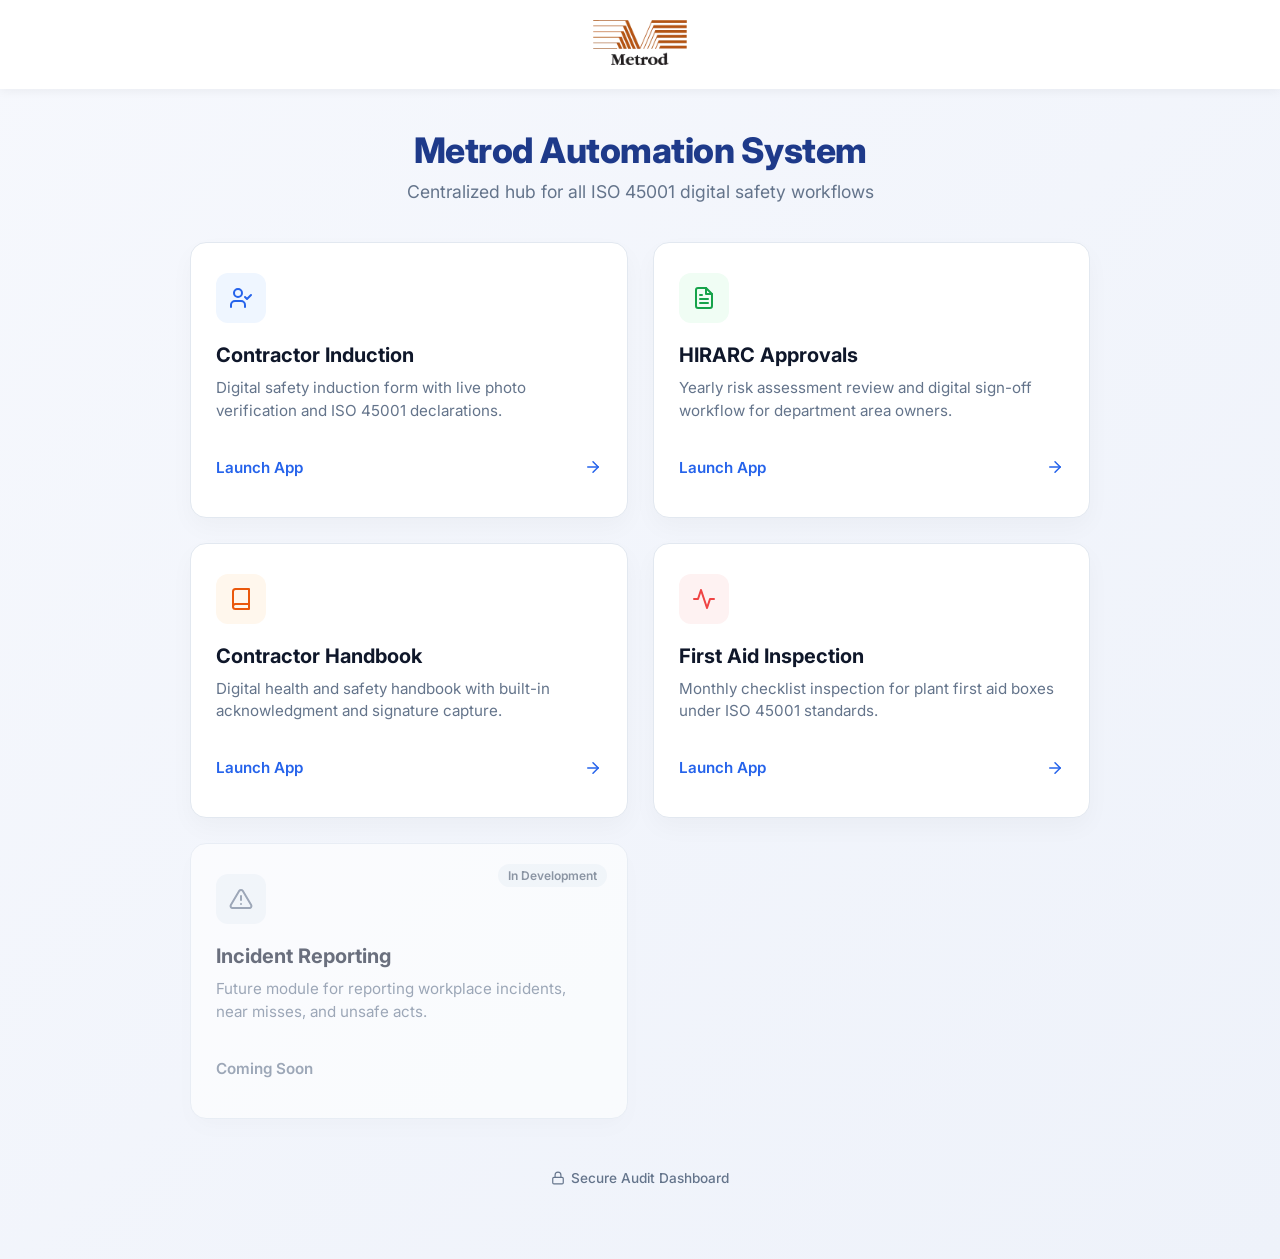
==== index.html @ c21f3ec6 "feat: initialize contractor induction portal with safety documentation, scripts, and media assets" ====
<!DOCTYPE html>
<html lang="en">

<head>
    <meta charset="UTF-8">
    <meta name="viewport" content="width=device-width, initial-scale=1.0">
    <title>Metrod Automation System</title>
    <link rel="icon" type="image/png" href="safety-logo-v2.png">
    <link rel="apple-touch-icon" href="safety-logo-v2.png">
    <link rel="manifest" href="manifest.json">
    <link href="https://fonts.googleapis.com/css2?family=Inter:wght@400;500;600;700;800&display=swap" rel="stylesheet">
    <style>
        :root {
            --primary: #2563eb;
            --primary-hover: #1d4ed8;
            --success: #10b981;
            --bg: #f0f4f8;
            --surface: #ffffff;
            --text-main: #0f172a;
            --text-muted: #64748b;
            --border: #e2e8f0;
        }

        body {
            font-family: 'Inter', -apple-system, sans-serif;
            margin: 0;
            padding: 0;
            background: linear-gradient(135deg, #f6f8fd 0%, #eef2fa 100%);
            color: var(--text-main);
            min-height: 100vh;
            display: flex;
            flex-direction: column;
            align-items: center;
        }

        .header-bar {
            width: 100%;
            background: var(--surface);
            padding: 20px 0;
            box-shadow: 0 2px 10px rgba(0, 0, 0, 0.05);
            text-align: center;
            position: sticky;
            top: 0;
            z-index: 10;
        }

        .header-bar img {
            height: 45px;
            object-fit: contain;
        }

        .container {
            max-width: 900px;
            width: 90%;
            margin: 40px auto;
        }

        .page-title {
            text-align: center;
            margin-bottom: 40px;
        }

        .page-title h1 {
            font-size: 2.2rem;
            font-weight: 800;
            color: #1e3a8a;
            margin: 0 0 10px 0;
            letter-spacing: -0.5px;
        }

        .page-title p {
            color: var(--text-muted);
            font-size: 1.1rem;
            margin: 0;
        }

        .grid {
            display: grid;
            grid-template-columns: repeat(auto-fit, minmax(300px, 1fr));
            gap: 25px;
        }

        .app-card {
            background: var(--surface);
            border-radius: 16px;
            padding: 30px 25px;
            box-shadow: 0 10px 25px rgba(0, 0, 0, 0.03);
            border: 1px solid var(--border);
            transition: all 0.3s cubic-bezier(0.4, 0, 0.2, 1);
            text-decoration: none;
            color: inherit;
            display: flex;
            flex-direction: column;
            position: relative;
            overflow: hidden;
        }

        .app-card::before {
            content: '';
            position: absolute;
            top: 0;
            left: 0;
            width: 100%;
            height: 4px;
            background: var(--primary);
            transform: scaleX(0);
            transform-origin: left;
            transition: transform 0.3s ease;
        }

        .app-card:hover {
            transform: translateY(-5px);
            box-shadow: 0 20px 35px rgba(37, 99, 235, 0.1);
            border-color: #bfdbfe;
        }

        .app-card:hover::before {
            transform: scaleX(1);
        }

        .card-icon {
            width: 50px;
            height: 50px;
            border-radius: 12px;
            display: flex;
            align-items: center;
            justify-content: center;
            font-size: 1.5rem;
            margin-bottom: 20px;
        }

        .icon-blue {
            background: #eff6ff;
            color: #2563eb;
        }

        .icon-green {
            background: #f0fdf4;
            color: #16a34a;
        }

        .icon-gray {
            background: #f1f5f9;
            color: #64748b;
        }

        .app-card h3 {
            margin: 0 0 10px 0;
            font-size: 1.25rem;
            font-weight: 700;
        }

        .app-card p {
            color: var(--text-muted);
            font-size: 0.95rem;
            margin: 0 0 25px 0;
            flex-grow: 1;
            line-height: 1.5;
        }

        .launch-btn {
            display: flex;
            align-items: center;
            justify-content: space-between;
            background: transparent;
            color: var(--primary);
            font-weight: 600;
            font-size: 0.95rem;
            padding: 10px 0;
            border: none;
            cursor: pointer;
            width: 100%;
        }

        .launch-btn svg {
            width: 18px;
            height: 18px;
            transition: transform 0.2s;
        }

        .app-card:hover .launch-btn svg {
            transform: translateX(5px);
        }

        .coming-soon {
            opacity: 0.6;
            cursor: not-allowed;
        }

        .coming-soon:hover {
            transform: none;
            box-shadow: 0 10px 25px rgba(0, 0, 0, 0.03);
            border-color: var(--border);
        }

        .coming-soon:hover::before {
            transform: scaleX(0);
        }

        .badge {
            position: absolute;
            top: 20px;
            right: 20px;
            background: #f1f5f9;
            color: #475569;
            font-size: 0.75rem;
            font-weight: 600;
            padding: 4px 10px;
            border-radius: 20px;
        }

        .admin-footer {
            margin-top: 50px;
            text-align: center;
            padding-bottom: 30px;
        }

        .admin-link {
            display: inline-flex;
            align-items: center;
            color: var(--text-muted);
            text-decoration: none;
            font-size: 0.85rem;
            font-weight: 500;
            transition: color 0.2s;
        }

        .admin-link:hover {
            color: var(--primary);
        }

        .admin-link svg {
            width: 14px;
            height: 14px;
            margin-right: 6px;
        }
    </style>
</head>

<body>

    <div class="header-bar">
        <img src="logo-metrod.webp" alt="Metrod Logo">
    </div>

    <div class="container">
        <div class="page-title">
            <h1>Metrod Automation System</h1>
            <p>Centralized hub for all ISO 45001 digital safety workflows</p>
        </div>

        <div class="grid">

            <!-- App 1: Contractor Induction -->
            <a href="contractor.html" class="app-card">
                <div class="card-icon icon-blue">
                    <svg xmlns="http://www.w3.org/2000/svg" width="24" height="24" viewBox="0 0 24 24" fill="none"
                        stroke="currentColor" stroke-width="2" stroke-linecap="round" stroke-linejoin="round">
                        <path d="M16 21v-2a4 4 0 0 0-4-4H6a4 4 0 0 0-4 4v2"></path>
                        <circle cx="9" cy="7" r="4"></circle>
                        <polyline points="16 11 18 13 22 9"></polyline>
                    </svg>
                </div>
                <h3>Contractor Induction</h3>
                <p>Digital safety induction form with live photo verification and ISO 45001 declarations.</p>
                <div class="launch-btn">
                    Launch App
                    <svg xmlns="http://www.w3.org/2000/svg" viewBox="0 0 24 24" fill="none" stroke="currentColor"
                        stroke-width="2" stroke-linecap="round" stroke-linejoin="round">
                        <line x1="5" y1="12" x2="19" y2="12"></line>
                        <polyline points="12 5 19 12 12 19"></polyline>
                    </svg>
                </div>
            </a>

            <!-- App 2: HIRARC -->
            <a href="hirarc.html" class="app-card">
                <div class="card-icon icon-green">
                    <svg xmlns="http://www.w3.org/2000/svg" width="24" height="24" viewBox="0 0 24 24" fill="none"
                        stroke="currentColor" stroke-width="2" stroke-linecap="round" stroke-linejoin="round">
                        <path d="M14 2H6a2 2 0 0 0-2 2v16a2 2 0 0 0 2 2h12a2 2 0 0 0 2-2V8z"></path>
                        <polyline points="14 2 14 8 20 8"></polyline>
                        <path d="M16 13H8"></path>
                        <path d="M16 17H8"></path>
                        <polyline points="10 9 9 9 8 9"></polyline>
                    </svg>
                </div>
                <h3>HIRARC Approvals</h3>
                <p>Yearly risk assessment review and digital sign-off workflow for department area owners.</p>
                <div class="launch-btn">
                    Launch App
                    <svg xmlns="http://www.w3.org/2000/svg" viewBox="0 0 24 24" fill="none" stroke="currentColor"
                        stroke-width="2" stroke-linecap="round" stroke-linejoin="round">
                        <line x1="5" y1="12" x2="19" y2="12"></line>
                        <polyline points="12 5 19 12 12 19"></polyline>
                    </svg>
                </div>
            </a>

            <!-- App 3: Contractor Handbook -->
            <a href="contractor_handbook.html" class="app-card">
                <div class="card-icon" style="background: #fff7ed; color: #ea580c;">
                    <svg xmlns="http://www.w3.org/2000/svg" width="24" height="24" viewBox="0 0 24 24" fill="none"
                        stroke="currentColor" stroke-width="2" stroke-linecap="round" stroke-linejoin="round">
                        <path d="M4 19.5A2.5 2.5 0 0 1 6.5 17H20"></path>
                        <path d="M6.5 2H20v20H6.5A2.5 2.5 0 0 1 4 19.5v-15A2.5 2.5 0 0 1 6.5 2z"></path>
                    </svg>
                </div>
                <h3>Contractor Handbook</h3>
                <p>Digital health and safety handbook with built-in acknowledgment and signature capture.</p>
                <div class="launch-btn">
                    Launch App
                    <svg xmlns="http://www.w3.org/2000/svg" viewBox="0 0 24 24" fill="none" stroke="currentColor"
                        stroke-width="2" stroke-linecap="round" stroke-linejoin="round">
                        <line x1="5" y1="12" x2="19" y2="12"></line>
                        <polyline points="12 5 19 12 12 19"></polyline>
                    </svg>
                </div>
            </a>

            <!-- App 4: First Aid Checklist -->
            <a href="first_aid.html" class="app-card">
                <div class="card-icon" style="background: #fef2f2; color: #ef4444;">
                    <svg xmlns="http://www.w3.org/2000/svg" width="24" height="24" viewBox="0 0 24 24" fill="none"
                        stroke="currentColor" stroke-width="2" stroke-linecap="round" stroke-linejoin="round">
                        <path d="M22 12h-4l-3 9L9 3l-3 9H2"></path>
                    </svg>
                </div>
                <h3>First Aid Inspection</h3>
                <p>Monthly checklist inspection for plant first aid boxes under ISO 45001 standards.</p>
                <div class="launch-btn">
                    Launch App
                    <svg xmlns="http://www.w3.org/2000/svg" viewBox="0 0 24 24" fill="none" stroke="currentColor"
                        stroke-width="2" stroke-linecap="round" stroke-linejoin="round">
                        <line x1="5" y1="12" x2="19" y2="12"></line>
                        <polyline points="12 5 19 12 12 19"></polyline>
                    </svg>
                </div>
            </a>

            <!-- App 5: Future -->
            <div class="app-card coming-soon">
                <span class="badge">In Development</span>
                <div class="card-icon icon-gray">
                    <svg xmlns="http://www.w3.org/2000/svg" width="24" height="24" viewBox="0 0 24 24" fill="none"
                        stroke="currentColor" stroke-width="2" stroke-linecap="round" stroke-linejoin="round">
                        <path
                            d="M10.29 3.86L1.82 18a2 2 0 0 0 1.71 3h16.94a2 2 0 0 0 1.71-3L13.71 3.86a2 2 0 0 0-3.42 0z">
                        </path>
                        <line x1="12" y1="9" x2="12" y2="13"></line>
                        <line x1="12" y1="17" x2="12.01" y2="17"></line>
                    </svg>
                </div>
                <h3>Incident Reporting</h3>
                <p>Future module for reporting workplace incidents, near misses, and unsafe acts.</p>
                <div class="launch-btn" style="color: var(--text-muted);">
                    Coming Soon
                </div>
            </div>

        </div>

        <div class="admin-footer">
            <a href="audit.html" class="admin-link">
                <svg xmlns="http://www.w3.org/2000/svg" viewBox="0 0 24 24" fill="none" stroke="currentColor"
                    stroke-width="2" stroke-linecap="round" stroke-linejoin="round">
                    <rect x="3" y="11" width="18" height="11" rx="2" ry="2"></rect>
                    <path d="M7 11V7a5 5 0 0 1 10 0v4"></path>
                </svg>
                Secure Audit Dashboard
            </a>
        </div>
    </div>

</body>

</html>
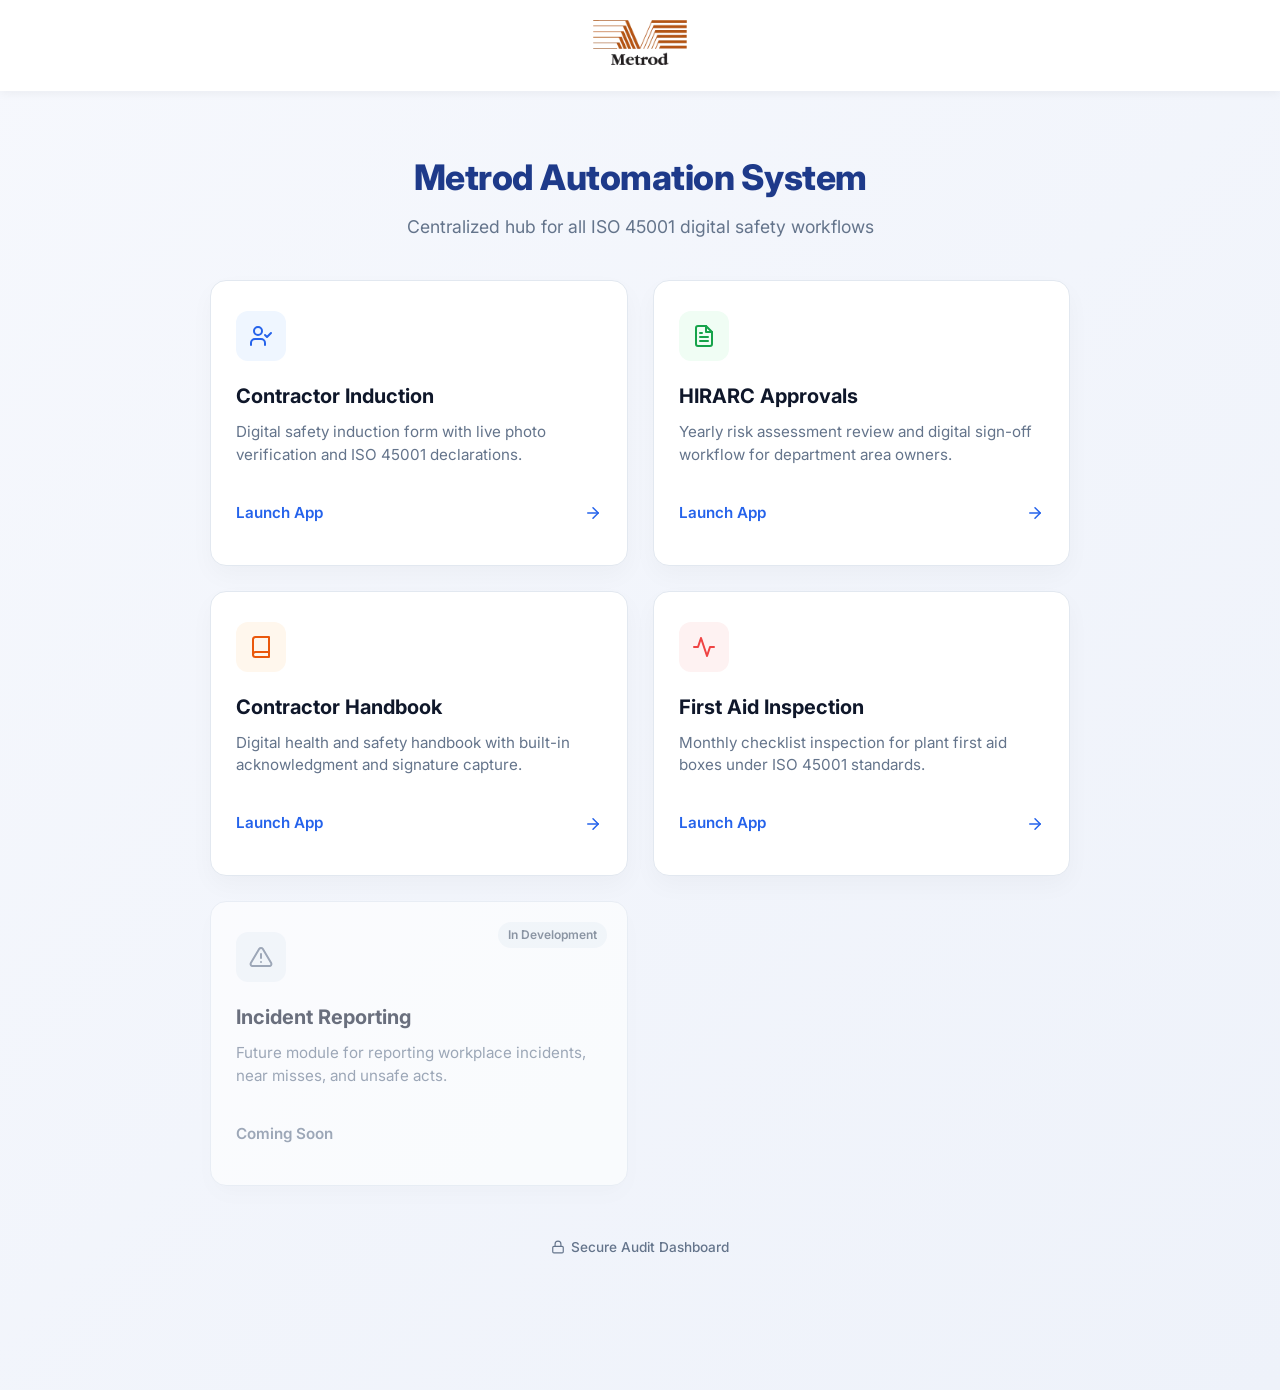
==== commit 3f2a8a10: "Refactor: Modularized project with shared CSS/JS design tokens (DRY principle applied)" ====
--- a/index.html
+++ b/index.html
@@ -9,25 +9,11 @@
     <link rel="apple-touch-icon" href="safety-logo-v2.png">
     <link rel="manifest" href="manifest.json">
     <link href="https://fonts.googleapis.com/css2?family=Inter:wght@400;500;600;700;800&display=swap" rel="stylesheet">
+    <link rel="stylesheet" href="shared.css">
+    <script src="shared.js" defer></script>
     <style>
-        :root {
-            --primary: #2563eb;
-            --primary-hover: #1d4ed8;
-            --success: #10b981;
-            --bg: #f0f4f8;
-            --surface: #ffffff;
-            --text-main: #0f172a;
-            --text-muted: #64748b;
-            --border: #e2e8f0;
-        }
-
         body {
-            font-family: 'Inter', -apple-system, sans-serif;
-            margin: 0;
-            padding: 0;
             background: linear-gradient(135deg, #f6f8fd 0%, #eef2fa 100%);
-            color: var(--text-main);
-            min-height: 100vh;
             display: flex;
             flex-direction: column;
             align-items: center;
--- a/shared.css
+++ b/shared.css
@@ -0,0 +1,149 @@
+/* ==========================================
+   Metrod Safety Hub - Universal Design System
+   ========================================== */
+
+:root {
+    --primary: #2563eb;
+    --primary-hover: #1d4ed8;
+    --success: #10b981;
+    --bg: #f8fafc;
+    --surface: #ffffff;
+    --text-main: #0f172a;
+    --text-muted: #64748b;
+    --border: #e2e8f0;
+}
+
+* {
+    box-sizing: border-box;
+}
+
+body {
+    font-family: 'Inter', -apple-system, BlinkMacSystemFont, "Segoe UI", Roboto, sans-serif;
+    margin: 0;
+    padding: 0;
+    background: var(--bg);
+    color: var(--text-main);
+    line-height: 1.5;
+    -webkit-font-smoothing: antialiased;
+}
+
+/* Common Container Layout */
+.container {
+    max-width: 600px;
+    margin: 0 auto;
+    padding: 20px;
+    padding-bottom: 60px;
+}
+
+/* Premium Glassmorphic Cards */
+.card {
+    background: var(--surface);
+    padding: 24px;
+    border-radius: 16px;
+    box-shadow: 0 4px 20px rgba(0, 0, 0, 0.03);
+    margin-bottom: 20px;
+    border: 1px solid var(--border);
+    transition: transform 0.2s, box-shadow 0.2s;
+}
+
+/* Headings */
+h2 {
+    color: var(--text-main);
+    margin-top: 0;
+    font-size: 1.25rem;
+    font-weight: 600;
+    border-bottom: 2px solid #f1f5f9;
+    padding-bottom: 10px;
+    margin-bottom: 20px;
+}
+
+/* Shared Back Button */
+.back-link {
+    display: inline-flex;
+    align-items: center;
+    color: var(--text-muted);
+    text-decoration: none;
+    font-size: 0.9rem;
+    font-weight: 500;
+    margin-bottom: 20px;
+    transition: color 0.2s;
+}
+
+.back-link:hover {
+    color: var(--primary);
+}
+
+.back-link svg {
+    width: 16px;
+    height: 16px;
+    margin-right: 6px;
+}
+
+/* Premium Standard Inputs & Selects */
+label {
+    display: block;
+    margin-top: 16px;
+    font-weight: 600;
+    font-size: 0.9rem;
+    color: var(--text-main);
+}
+
+input[type="text"], 
+input[type="date"], 
+input[type="email"], 
+select, 
+textarea {
+    width: 100%;
+    padding: 12px 16px;
+    margin-top: 6px;
+    border: 1px solid var(--border);
+    border-radius: 8px;
+    box-sizing: border-box;
+    font-size: 0.95rem;
+    font-family: inherit;
+    transition: all 0.2s ease;
+    background: #f8fafc;
+    color: var(--text-main);
+}
+
+input[type="text"]:focus, 
+input[type="date"]:focus, 
+input[type="email"]:focus, 
+select:focus, 
+textarea:focus {
+    outline: none;
+    border-color: var(--primary);
+    box-shadow: 0 0 0 3px rgba(37, 99, 235, 0.1);
+    background: var(--surface);
+}
+
+/* Required field red asterisk */
+.required-mark {
+    color: #ef4444;
+    margin-left: 3px;
+    font-weight: bold;
+}
+
+/* Dynamically Injected Shared Header Bar */
+.header-bar-shared {
+    width: 100%;
+    background: var(--surface);
+    padding: 20px 0;
+    box-shadow: 0 2px 10px rgba(0, 0, 0, 0.05);
+    text-align: center;
+    position: sticky;
+    top: 0;
+    z-index: 100;
+    margin-bottom: 20px;
+}
+
+.header-bar-shared img {
+    height: 45px;
+    object-fit: contain;
+    transition: transform 0.2s ease-in-out;
+}
+
+.header-bar-shared img:hover {
+    transform: scale(1.05);
+}
+
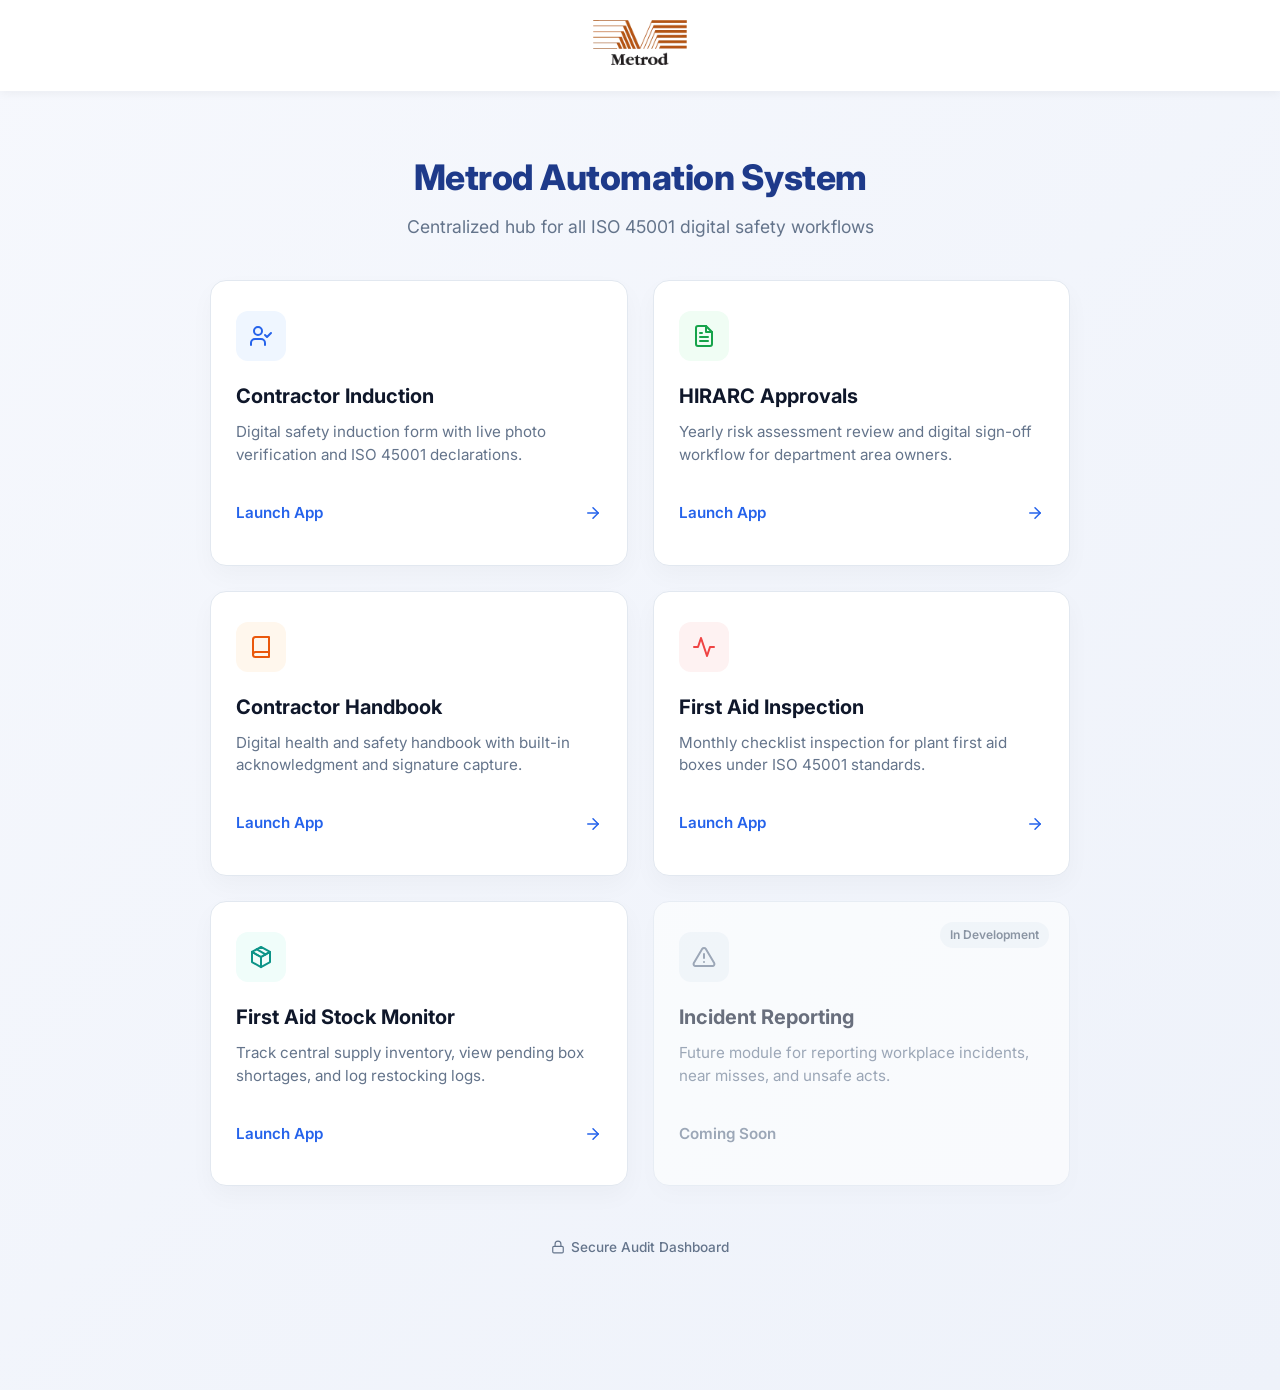
==== commit 9a88bd9e: "Feat: Implemented First Aid Stock Monitor (Option B - Dispatch Planner)" ====
--- a/index.html
+++ b/index.html
@@ -324,6 +324,29 @@
                 </div>
             </a>
 
+            <!-- App 5: First Aid Stock Monitor -->
+            <a href="stock.html" class="app-card">
+                <div class="card-icon" style="background: #f0fdfa; color: #0d9488;">
+                    <svg xmlns="http://www.w3.org/2000/svg" width="24" height="24" viewBox="0 0 24 24" fill="none"
+                        stroke="currentColor" stroke-width="2" stroke-linecap="round" stroke-linejoin="round">
+                        <line x1="16.5" y1="9.4" x2="7.5" y2="4.21"></line>
+                        <polygon points="12 22.08 12 12 3 6.92 3 17.08 12 22.08"></polygon>
+                        <polygon points="12 22.08 21 17.08 21 6.92 12 12 12 22.08"></polygon>
+                        <polygon points="12 12 21 6.92 12 1.92 3 6.92 12 12"></polygon>
+                    </svg>
+                </div>
+                <h3>First Aid Stock Monitor</h3>
+                <p>Track central supply inventory, view pending box shortages, and log restocking logs.</p>
+                <div class="launch-btn">
+                    Launch App
+                    <svg xmlns="http://www.w3.org/2000/svg" viewBox="0 0 24 24" fill="none" stroke="currentColor"
+                        stroke-width="2" stroke-linecap="round" stroke-linejoin="round">
+                        <line x1="5" y1="12" x2="19" y2="12"></line>
+                        <polyline points="12 5 19 12 12 19"></polyline>
+                    </svg>
+                </div>
+            </a>
+
             <!-- App 5: Future -->
             <div class="app-card coming-soon">
                 <span class="badge">In Development</span>
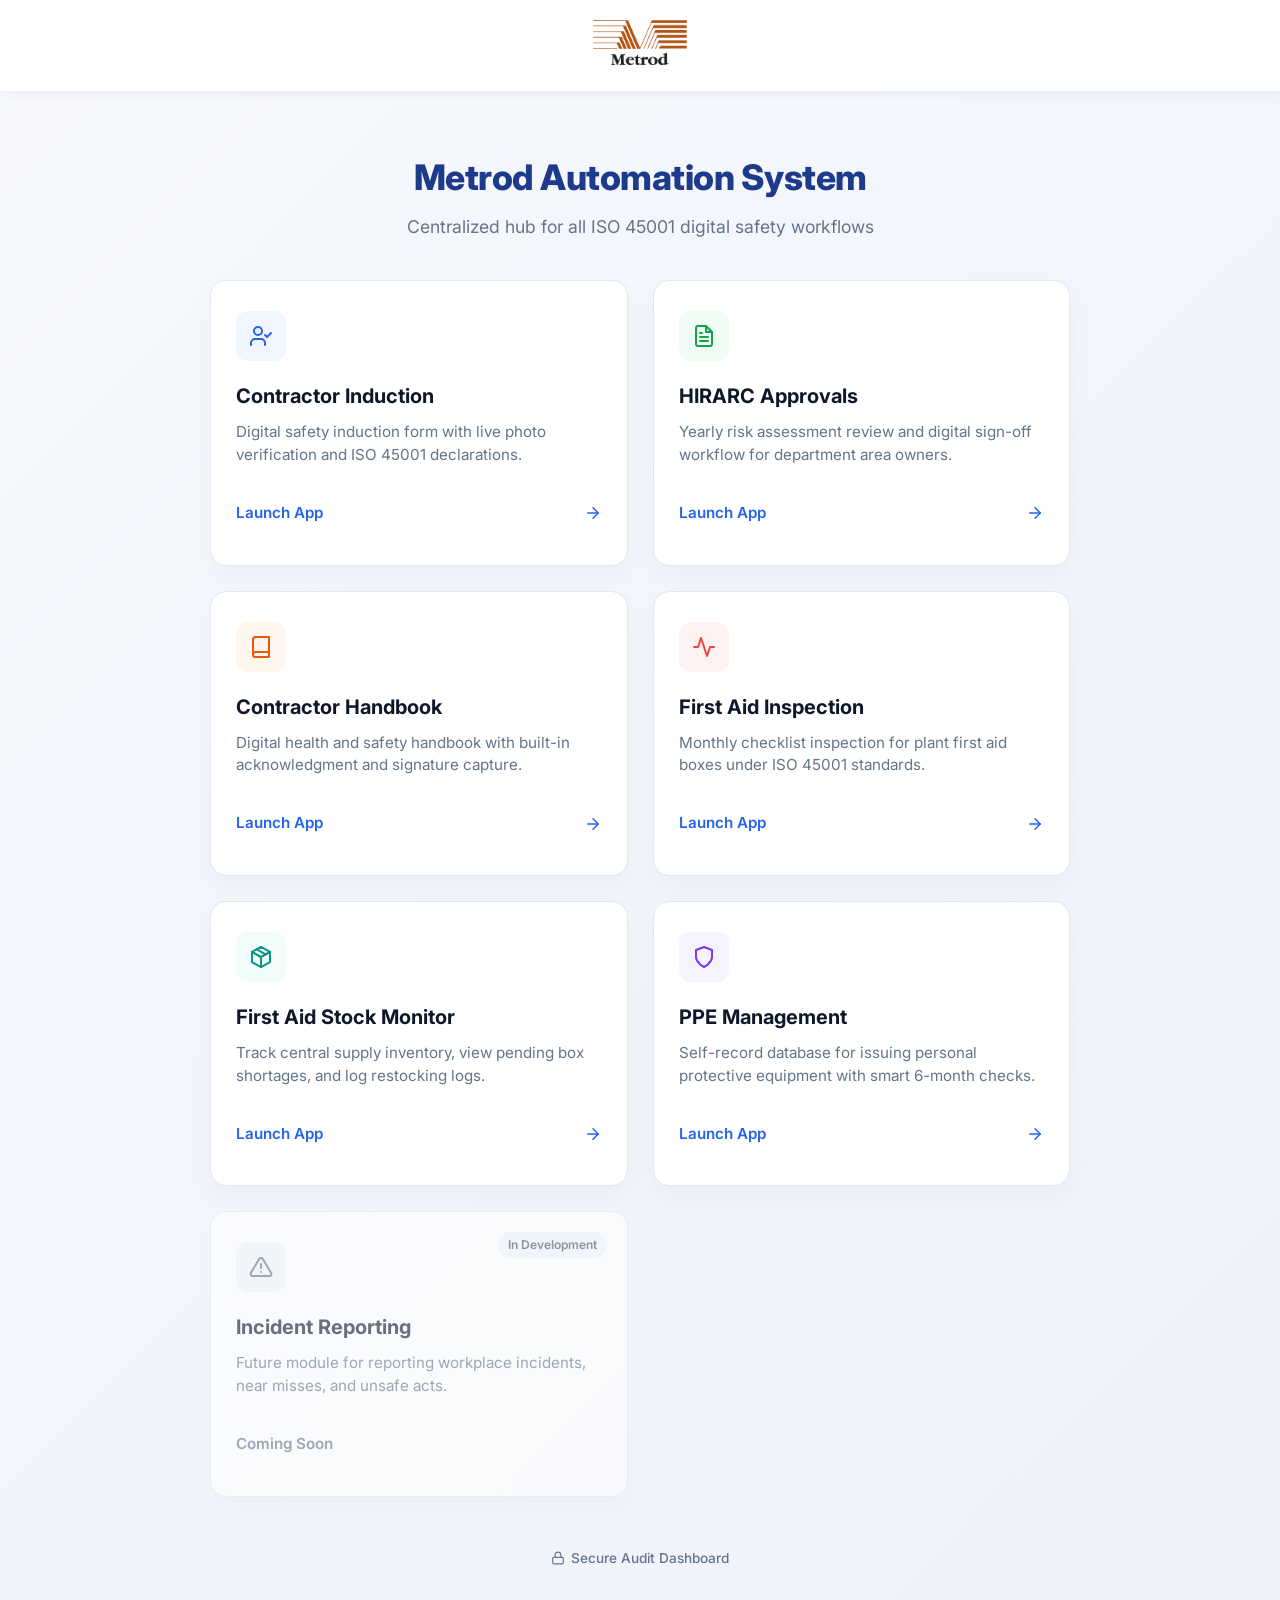
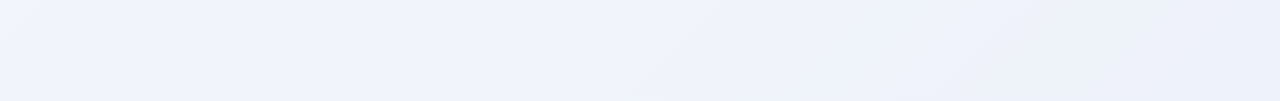
==== commit ec69bc19: "Feat: Add PPE Management System (Self-Record Edition) and register in hub" ====
--- a/index.html
+++ b/index.html
@@ -347,6 +347,26 @@
                 </div>
             </a>
 
+            <!-- App 6: PPE Management -->
+            <a href="ppe.html" class="app-card">
+                <div class="card-icon" style="background: #f5f3ff; color: #7c3aed;">
+                    <svg xmlns="http://www.w3.org/2000/svg" width="24" height="24" viewBox="0 0 24 24" fill="none"
+                        stroke="currentColor" stroke-width="2" stroke-linecap="round" stroke-linejoin="round">
+                        <path d="M12 22s8-4 8-10V5l-8-3-8 3v7c0 6 8 10 8 10z"></path>
+                    </svg>
+                </div>
+                <h3>PPE Management</h3>
+                <p>Self-record database for issuing personal protective equipment with smart 6-month checks.</p>
+                <div class="launch-btn">
+                    Launch App
+                    <svg xmlns="http://www.w3.org/2000/svg" viewBox="0 0 24 24" fill="none" stroke="currentColor"
+                        stroke-width="2" stroke-linecap="round" stroke-linejoin="round">
+                        <line x1="5" y1="12" x2="19" y2="12"></line>
+                        <polyline points="12 5 19 12 12 19"></polyline>
+                    </svg>
+                </div>
+            </a>
+
             <!-- App 5: Future -->
             <div class="app-card coming-soon">
                 <span class="badge">In Development</span>
--- a/shared.css
+++ b/shared.css
@@ -91,6 +91,7 @@
 input[type="text"], 
 input[type="date"], 
 input[type="email"], 
+input[type="number"], 
 select, 
 textarea {
     width: 100%;
@@ -109,6 +110,7 @@
 input[type="text"]:focus, 
 input[type="date"]:focus, 
 input[type="email"]:focus, 
+input[type="number"]:focus, 
 select:focus, 
 textarea:focus {
     outline: none;
